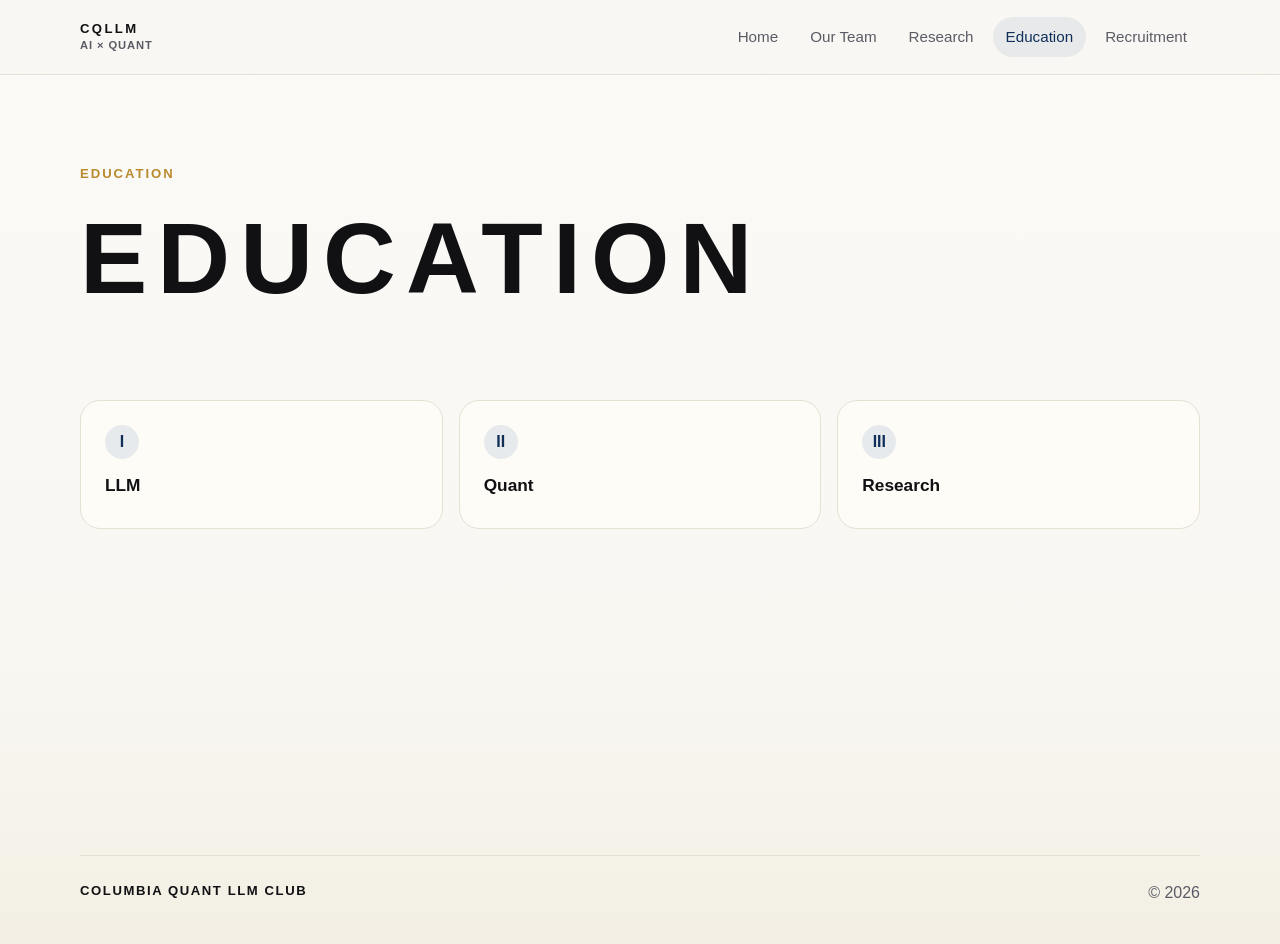
==== education.html @ 2f7dfded "add all html pages" ====
<!doctype html>
<html lang="en">
<head>
  <meta charset="utf-8" />
  <meta name="viewport" content="width=device-width, initial-scale=1" />
  <title>Education | Columbia Quant LLM Club</title>
  <meta name="description" content="Columbia Quant LLM Club education." />
  <link rel="stylesheet" href="styles.css" />
</head>
<body>
  <header class="site-header">
    <div class="nav-wrap">
      <a class="logo" href="index.html"><span>CQLLM</span><span>AI × Quant</span></a>
      <nav class="nav-links" aria-label="Primary navigation">
        <a href="index.html">Home</a>
        <a href="team.html">Our Team</a>
        <a href="research.html">Research</a>
        <a class="active" href="education.html">Education</a>
        <a href="recruitment.html">Recruitment</a>
      </nav>
    </div>
  </header>

  <main>
    <section class="page-hero">
      <div class="kicker">Education</div>
      <h1>Education</h1>
    </section>

    <section class="section">
      <div class="grid">
        <article class="card"><div class="number">I</div><h3>LLM</h3></article>
        <article class="card"><div class="number">II</div><h3>Quant</h3></article>
        <article class="card"><div class="number">III</div><h3>Research</h3></article>
      </div>
    </section>
  </main>

  <footer class="site-footer">
    <div>
      <div class="footer-wordmark">Columbia Quant LLM Club</div>
    </div>
    <div>© 2026</div>
  </footer>
</body>
</html>
---- styles.css ----
:root {
  --bg: #f8f7f2;
  --paper: #fffdf8;
  --ink: #111114;
  --muted: #5b5b66;
  --line: #e5e0d2;
  --accent: #214f8b;
  --accent-deep: #0f2e58;
  --gold: #b98a2e;
  --radius: 20px;
  --max: 1120px;
}

* { box-sizing: border-box; }
html { scroll-behavior: smooth; }
body {
  margin: 0;
  font-family: Arial, Helvetica, sans-serif;
  color: var(--ink);
  background: linear-gradient(180deg, #fbfaf7 0%, var(--bg) 70%, #f3efe4 100%);
  line-height: 1.4;
}
a { color: inherit; text-decoration: none; }

.site-header {
  position: sticky;
  top: 0;
  z-index: 20;
  backdrop-filter: blur(18px);
  background: rgba(248, 247, 242, 0.82);
  border-bottom: 1px solid var(--line);
}
.nav-wrap {
  width: min(100% - 32px, var(--max));
  margin: 0 auto;
  min-height: 74px;
  display: flex;
  align-items: center;
  justify-content: space-between;
  gap: 20px;
}
.logo {
  display: flex;
  flex-direction: column;
  letter-spacing: 0.18em;
  text-transform: uppercase;
  font-size: 0.82rem;
  font-weight: 800;
}
.logo span:last-child {
  color: var(--muted);
  font-size: 0.7rem;
  letter-spacing: 0.08em;
}
.nav-links {
  display: flex;
  gap: 6px;
  flex-wrap: wrap;
}
.nav-links a {
  padding: 9px 13px;
  border-radius: 999px;
  color: var(--muted);
  font-size: 0.95rem;
}
.nav-links a:hover,
.nav-links a.active {
  background: rgba(33, 79, 139, 0.08);
  color: var(--accent-deep);
}

main { min-height: calc(100vh - 170px); }
.hero,
.page-hero,
.section {
  width: min(100% - 32px, var(--max));
  margin: 0 auto;
}
.hero {
  min-height: 70vh;
  display: grid;
  place-items: center;
  text-align: center;
  padding: 70px 0 36px;
}
.hero-inner { max-width: 960px; }
.kicker,
.eyebrow {
  color: var(--gold);
  font-size: 0.82rem;
  font-weight: 800;
  letter-spacing: 0.15em;
  text-transform: uppercase;
}
h1,
h2,
h3,
p { margin-top: 0; }
h1,
h2 {
  font-family: Arial, Helvetica, sans-serif;
  text-transform: uppercase;
  letter-spacing: 0.1em;
  line-height: 0.98;
}
h1 {
  margin: 26px 0 16px;
  font-size: clamp(3rem, 8vw, 7.4rem);
  font-weight: 700;
}
h2 {
  margin: 8px 0 0;
  font-size: clamp(2rem, 5vw, 4rem);
  font-weight: 700;
}
h3 {
  margin-bottom: 8px;
  font-size: 1.08rem;
  line-height: 1.2;
}
p { color: var(--muted); }
.hero-copy,
.page-copy {
  margin: 0 auto;
  max-width: 560px;
  font-size: 1.05rem;
}
.hero-actions {
  display: flex;
  justify-content: center;
  gap: 12px;
  flex-wrap: wrap;
  margin-top: 28px;
}
.button {
  display: inline-flex;
  min-height: 44px;
  align-items: center;
  justify-content: center;
  padding: 0 18px;
  border-radius: 999px;
  border: 1px solid var(--line);
  font-weight: 800;
}
.button.primary { background: var(--ink); color: white; border-color: var(--ink); }
.button.secondary { background: rgba(255,255,255,0.65); }

.page-hero { padding: 90px 0 28px; }
.page-hero h1 { font-size: clamp(3rem, 8vw, 6.3rem); }
.section { padding: 48px 0; }
.section-heading {
  display: grid;
  grid-template-columns: minmax(0, 0.9fr) minmax(0, 1fr);
  gap: 34px;
  align-items: start;
  margin-bottom: 24px;
}
.grid {
  display: grid;
  grid-template-columns: repeat(3, minmax(0, 1fr));
  gap: 16px;
}
.grid.two { grid-template-columns: repeat(2, minmax(0, 1fr)); }
.card {
  background: rgba(255, 253, 248, 0.82);
  border: 1px solid var(--line);
  border-radius: var(--radius);
  padding: 24px;
}
.card p { margin-bottom: 0; }
.number {
  display: inline-grid;
  place-items: center;
  width: 34px;
  height: 34px;
  margin-bottom: 16px;
  border-radius: 50%;
  background: rgba(33, 79, 139, 0.10);
  color: var(--accent-deep);
  font-weight: 800;
}

.mission-band {
  margin-top: 26px;
  padding: 30px;
  border-radius: calc(var(--radius) + 6px);
  background: var(--ink);
  color: white;
  display: flex;
  align-items: center;
  justify-content: space-between;
  gap: 24px;
}
.mission-band p { margin: 0 0 8px; color: rgba(255,255,255,0.7); }
.mission-band strong {
  display: block;
  font-family: Arial, Helvetica, sans-serif;
  font-size: clamp(1.6rem, 4vw, 3rem);
  line-height: 1.05;
  text-transform: uppercase;
  letter-spacing: 0.06em;
}
.mission-mark { font-size: clamp(2.6rem, 6vw, 4.8rem); color: var(--gold); }

.profile-card {
  display: grid;
  grid-template-columns: 72px 1fr;
  gap: 16px;
}
.avatar {
  width: 72px;
  height: 72px;
  border-radius: 20px;
  border: 1px solid var(--line);
  background: var(--paper);
  display: grid;
  place-items: center;
  color: var(--accent-deep);
  font-size: 0.82rem;
  font-weight: 850;
  letter-spacing: 0.08em;
}
.profile-link {
  color: var(--gold);
  font-weight: 800;
  font-size: 0.92rem;
}
.member-meta,
.mini-list {
  list-style: none;
  padding: 0;
  margin: 14px 0 0;
  display: grid;
  gap: 8px;
}
.member-meta li,
.mini-list li {
  padding-top: 8px;
  border-top: 1px solid var(--line);
  color: var(--muted);
  font-size: 0.95rem;
}
.member-meta strong,
.mini-list strong { color: var(--ink); }

.site-footer {
  width: min(100% - 32px, var(--max));
  margin: 50px auto 0;
  padding: 26px 0 40px;
  color: var(--muted);
  border-top: 1px solid var(--line);
  display: flex;
  justify-content: space-between;
  gap: 16px;
  flex-wrap: wrap;
}
.footer-wordmark {
  color: var(--ink);
  font-weight: 850;
  letter-spacing: 0.12em;
  text-transform: uppercase;
  font-size: 0.82rem;
}

@media (max-width: 820px) {
  .nav-wrap { align-items: flex-start; padding: 16px 0; flex-direction: column; }
  .section-heading { grid-template-columns: 1fr; }
  .grid, .grid.two { grid-template-columns: 1fr; }
  .mission-band { align-items: flex-start; flex-direction: column; }
  .hero { min-height: 66vh; padding-top: 54px; }
}
@media (max-width: 560px) {
  .profile-card { grid-template-columns: 1fr; }
  .nav-links a { padding-left: 9px; padding-right: 9px; font-size: 0.88rem; }
  .card, .mission-band { padding: 22px; }
}
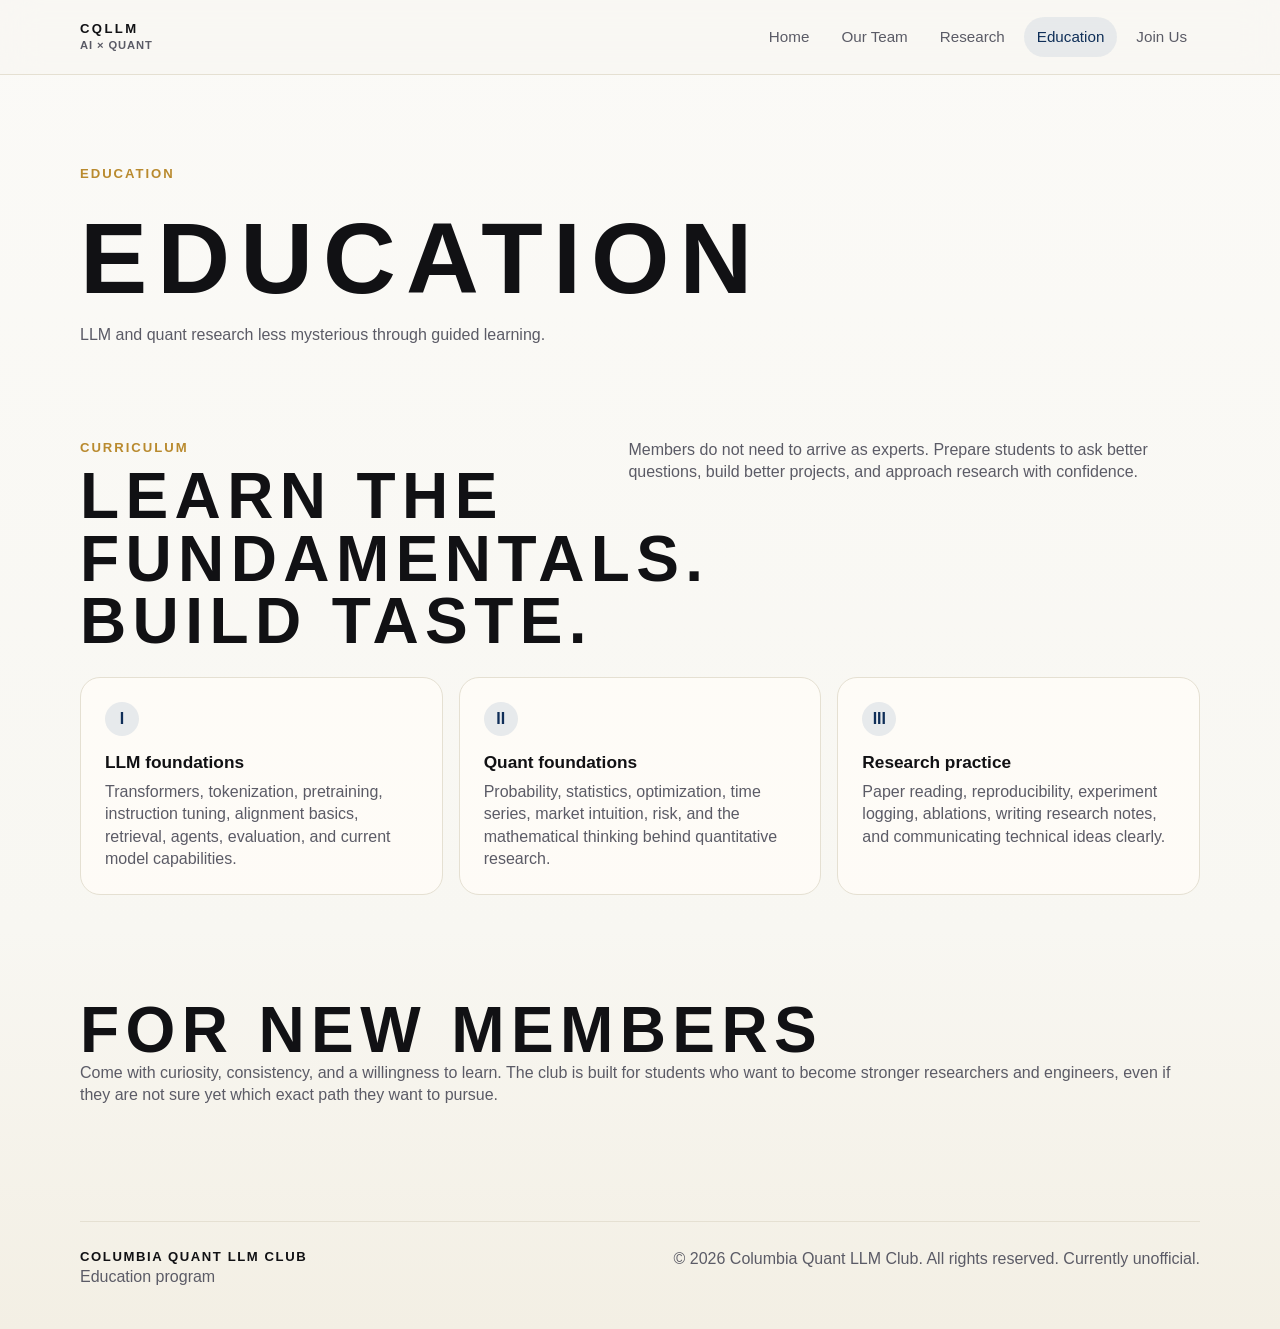
==== commit ac133c87: "Revise education page content and structure" ====
--- a/education.html
+++ b/education.html
@@ -4,7 +4,7 @@
   <meta charset="utf-8" />
   <meta name="viewport" content="width=device-width, initial-scale=1" />
   <title>Education | Columbia Quant LLM Club</title>
-  <meta name="description" content="Columbia Quant LLM Club education." />
+  <meta name="description" content="Education program for Columbia Quant LLM Club." />
   <link rel="stylesheet" href="styles.css" />
 </head>
 <body>
@@ -16,7 +16,7 @@
         <a href="team.html">Our Team</a>
         <a href="research.html">Research</a>
         <a class="active" href="education.html">Education</a>
-        <a href="recruitment.html">Recruitment</a>
+        <a href="recruitment.html">Join Us</a>
       </nav>
     </div>
   </header>
@@ -25,13 +25,40 @@
     <section class="page-hero">
       <div class="kicker">Education</div>
       <h1>Education</h1>
+      <p>LLM and quant research less mysterious through guided learning.</p>
     </section>
 
     <section class="section">
+      <div class="section-heading">
+        <div>
+          <div class="eyebrow">Curriculum</div>
+          <h2>Learn the fundamentals. Build taste.</h2>
+        </div>
+        <p class="lead">Members do not need to arrive as experts. Prepare students to ask better questions, build better projects, and approach research with confidence.</p>
+      </div>
       <div class="grid">
-        <article class="card"><div class="number">I</div><h3>LLM</h3></article>
-        <article class="card"><div class="number">II</div><h3>Quant</h3></article>
-        <article class="card"><div class="number">III</div><h3>Research</h3></article>
+        <article class="card">
+          <div class="number">I</div>
+          <h3>LLM foundations</h3>
+          <p>Transformers, tokenization, pretraining, instruction tuning, alignment basics, retrieval, agents, evaluation, and current model capabilities.</p>
+        </article>
+        <article class="card">
+          <div class="number">II</div>
+          <h3>Quant foundations</h3>
+          <p>Probability, statistics, optimization, time series, market intuition, risk, and the mathematical thinking behind quantitative research.</p>
+        </article>
+        <article class="card">
+          <div class="number">III</div>
+          <h3>Research practice</h3>
+          <p>Paper reading, reproducibility, experiment logging, ablations, writing research notes, and communicating technical ideas clearly.</p>
+        </article>
+      </div>
+    </section>
+
+    <section class="section">
+      <div class="callout">
+        <h2>For new members</h2>
+        <p>Come with curiosity, consistency, and a willingness to learn. The club is built for students who want to become stronger researchers and engineers, even if they are not sure yet which exact path they want to pursue.</p>
       </div>
     </section>
   </main>
@@ -39,8 +66,9 @@
   <footer class="site-footer">
     <div>
       <div class="footer-wordmark">Columbia Quant LLM Club</div>
+      <div>Education program</div>
     </div>
-    <div>© 2026</div>
+    <div>© 2026 Columbia Quant LLM Club. All rights reserved. Currently unofficial.</div>
   </footer>
 </body>
 </html>
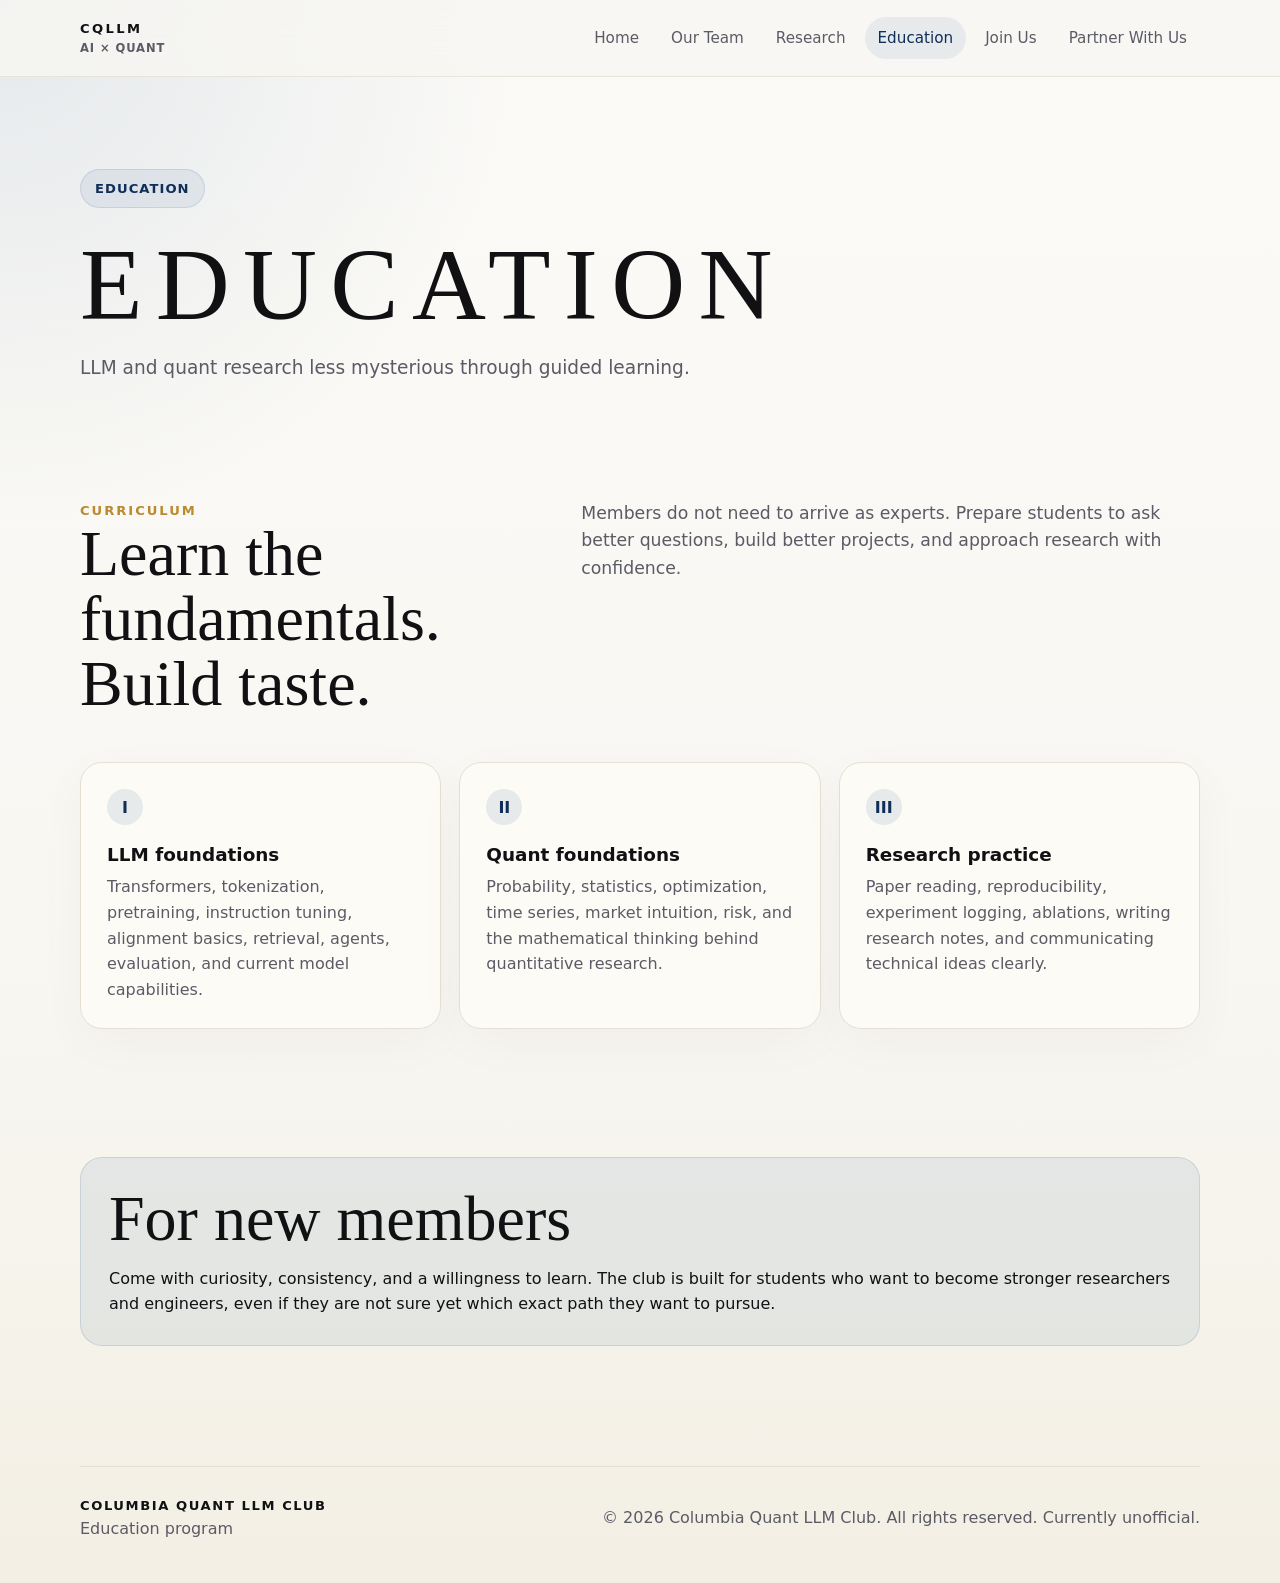
==== commit 358ca648: "Add 'Partner With Us' link to navigation" ====
--- a/education.html
+++ b/education.html
@@ -17,6 +17,7 @@
         <a href="research.html">Research</a>
         <a class="active" href="education.html">Education</a>
         <a href="recruitment.html">Join Us</a>
+        <a href="sponsors.html">Partner With Us</a>
       </nav>
     </div>
   </header>
--- a/styles.css
+++ b/styles.css
@@ -7,84 +7,210 @@
   --accent: #214f8b;
   --accent-deep: #0f2e58;
   --gold: #b98a2e;
-  --radius: 20px;
+  --shadow: 0 24px 80px rgba(15, 46, 88, 0.08);
+  --radius: 22px;
   --max: 1120px;
 }
 
-* { box-sizing: border-box; }
-html { scroll-behavior: smooth; }
+* {
+  box-sizing: border-box;
+}
+
+html {
+  scroll-behavior: smooth;
+}
+
 body {
   margin: 0;
-  font-family: Arial, Helvetica, sans-serif;
+  font-family: Inter, ui-sans-serif, system-ui, -apple-system, BlinkMacSystemFont, "Segoe UI", sans-serif;
   color: var(--ink);
-  background: linear-gradient(180deg, #fbfaf7 0%, var(--bg) 70%, #f3efe4 100%);
-  line-height: 1.4;
-}
-a { color: inherit; text-decoration: none; }
+  background:
+    radial-gradient(circle at top left, rgba(33, 79, 139, 0.10), transparent 33rem),
+    linear-gradient(180deg, #fbfaf7 0%, var(--bg) 60%, #f3efe4 100%);
+  line-height: 1.6;
+}
+
+a {
+  color: inherit;
+  text-decoration: none;
+}
+
+img {
+  max-width: 100%;
+}
 
 .site-header {
   position: sticky;
   top: 0;
   z-index: 20;
   backdrop-filter: blur(18px);
-  background: rgba(248, 247, 242, 0.82);
-  border-bottom: 1px solid var(--line);
-}
+  background: rgba(248, 247, 242, 0.78);
+  border-bottom: 1px solid rgba(229, 224, 210, 0.8);
+}
+
 .nav-wrap {
   width: min(100% - 32px, var(--max));
   margin: 0 auto;
-  min-height: 74px;
+  min-height: 76px;
   display: flex;
   align-items: center;
   justify-content: space-between;
-  gap: 20px;
-}
+  gap: 24px;
+}
+
 .logo {
   display: flex;
   flex-direction: column;
+  gap: 0;
   letter-spacing: 0.18em;
   text-transform: uppercase;
   font-size: 0.82rem;
-  font-weight: 800;
-}
+  font-weight: 750;
+}
+
 .logo span:last-child {
-  color: var(--muted);
-  font-size: 0.7rem;
   letter-spacing: 0.08em;
-}
+  color: var(--muted);
+  font-size: 0.72rem;
+  font-weight: 600;
+}
+
 .nav-links {
   display: flex;
+  align-items: center;
   gap: 6px;
   flex-wrap: wrap;
 }
+
 .nav-links a {
   padding: 9px 13px;
   border-radius: 999px;
   color: var(--muted);
   font-size: 0.95rem;
-}
+  transition: background 150ms ease, color 150ms ease;
+}
+
 .nav-links a:hover,
 .nav-links a.active {
   background: rgba(33, 79, 139, 0.08);
   color: var(--accent-deep);
 }
 
-main { min-height: calc(100vh - 170px); }
-.hero,
-.page-hero,
-.section {
+main {
+  min-height: calc(100vh - 170px);
+}
+
+.section,
+.hero {
   width: min(100% - 32px, var(--max));
   margin: 0 auto;
 }
+
 .hero {
-  min-height: 70vh;
+  min-height: 72vh;
   display: grid;
   place-items: center;
   text-align: center;
-  padding: 70px 0 36px;
-}
-.hero-inner { max-width: 960px; }
-.kicker,
+  padding: 72px 0 36px;
+}
+
+.hero-inner {
+  max-width: 940px;
+}
+
+.kicker {
+  display: inline-flex;
+  align-items: center;
+  gap: 8px;
+  color: var(--accent-deep);
+  background: rgba(33, 79, 139, 0.08);
+  border: 1px solid rgba(33, 79, 139, 0.12);
+  border-radius: 999px;
+  padding: 8px 14px;
+  font-size: 0.82rem;
+  font-weight: 700;
+  letter-spacing: 0.08em;
+  text-transform: uppercase;
+}
+
+.hero h1,
+.page-hero h1 {
+  margin: 28px 0 18px;
+  font-family: Georgia, "Times New Roman", serif;
+  font-size: clamp(3rem, 8vw, 7.6rem);
+  line-height: 0.95;
+  font-weight: 500;
+  letter-spacing: 0.13em;
+  text-transform: uppercase;
+}
+
+.hero h1 .tight,
+.page-hero h1 .tight {
+  letter-spacing: 0.035em;
+}
+
+.hero-copy {
+  max-width: 760px;
+  margin: 0 auto;
+  color: var(--muted);
+  font-size: clamp(1.05rem, 2vw, 1.28rem);
+}
+
+.hero-actions {
+  display: flex;
+  justify-content: center;
+  gap: 14px;
+  flex-wrap: wrap;
+  margin-top: 34px;
+}
+
+.button {
+  display: inline-flex;
+  align-items: center;
+  justify-content: center;
+  min-height: 46px;
+  padding: 0 18px;
+  border-radius: 999px;
+  border: 1px solid var(--line);
+  font-weight: 700;
+  transition: transform 150ms ease, box-shadow 150ms ease, background 150ms ease;
+}
+
+.button:hover {
+  transform: translateY(-1px);
+  box-shadow: var(--shadow);
+}
+
+.button.primary {
+  background: var(--ink);
+  color: white;
+  border-color: var(--ink);
+}
+
+.button.secondary {
+  background: rgba(255, 255, 255, 0.6);
+}
+
+.scroll-note {
+  margin-top: 56px;
+  color: var(--muted);
+  font-size: 0.9rem;
+  letter-spacing: 0.2em;
+  text-transform: uppercase;
+}
+
+.section {
+  padding: 64px 0;
+}
+
+.section-heading {
+  display: grid;
+  grid-template-columns: minmax(0, 0.85fr) minmax(0, 1.15fr);
+  gap: 44px;
+  align-items: start;
+  margin-bottom: 32px;
+}
+
 .eyebrow {
   color: var(--gold);
   font-size: 0.82rem;
@@ -92,168 +218,205 @@
   letter-spacing: 0.15em;
   text-transform: uppercase;
 }
-h1,
+
 h2,
 h3,
-p { margin-top: 0; }
-h1,
+p {
+  margin-top: 0;
+}
+
 h2 {
-  font-family: Arial, Helvetica, sans-serif;
-  text-transform: uppercase;
-  letter-spacing: 0.1em;
-  line-height: 0.98;
-}
-h1 {
-  margin: 26px 0 16px;
-  font-size: clamp(3rem, 8vw, 7.4rem);
-  font-weight: 700;
-}
-h2 {
-  margin: 8px 0 0;
-  font-size: clamp(2rem, 5vw, 4rem);
-  font-weight: 700;
-}
+  font-family: Georgia, "Times New Roman", serif;
+  font-size: clamp(2rem, 5vw, 4.2rem);
+  line-height: 1.02;
+  font-weight: 500;
+  margin-bottom: 14px;
+}
+
 h3 {
+  font-size: 1.15rem;
+  line-height: 1.25;
   margin-bottom: 8px;
+}
+
+.lead {
+  color: var(--muted);
   font-size: 1.08rem;
-  line-height: 1.2;
-}
-p { color: var(--muted); }
-.hero-copy,
-.page-copy {
-  margin: 0 auto;
-  max-width: 560px;
-  font-size: 1.05rem;
-}
-.hero-actions {
-  display: flex;
-  justify-content: center;
-  gap: 12px;
-  flex-wrap: wrap;
-  margin-top: 28px;
-}
-.button {
-  display: inline-flex;
-  min-height: 44px;
-  align-items: center;
-  justify-content: center;
-  padding: 0 18px;
-  border-radius: 999px;
-  border: 1px solid var(--line);
-  font-weight: 800;
-}
-.button.primary { background: var(--ink); color: white; border-color: var(--ink); }
-.button.secondary { background: rgba(255,255,255,0.65); }
-
-.page-hero { padding: 90px 0 28px; }
-.page-hero h1 { font-size: clamp(3rem, 8vw, 6.3rem); }
-.section { padding: 48px 0; }
-.section-heading {
-  display: grid;
-  grid-template-columns: minmax(0, 0.9fr) minmax(0, 1fr);
-  gap: 34px;
-  align-items: start;
-  margin-bottom: 24px;
-}
+}
+
 .grid {
   display: grid;
   grid-template-columns: repeat(3, minmax(0, 1fr));
-  gap: 16px;
-}
-.grid.two { grid-template-columns: repeat(2, minmax(0, 1fr)); }
+  gap: 18px;
+}
+
+.grid.two {
+  grid-template-columns: repeat(2, minmax(0, 1fr));
+}
+
 .card {
-  background: rgba(255, 253, 248, 0.82);
+  background: rgba(255, 253, 248, 0.78);
   border: 1px solid var(--line);
   border-radius: var(--radius);
-  padding: 24px;
-}
-.card p { margin-bottom: 0; }
+  padding: 26px;
+  box-shadow: 0 14px 50px rgba(17, 17, 20, 0.035);
+}
+
+.card p {
+  color: var(--muted);
+  margin-bottom: 0;
+}
+
 .number {
   display: inline-grid;
   place-items: center;
-  width: 34px;
-  height: 34px;
-  margin-bottom: 16px;
+  width: 36px;
+  height: 36px;
   border-radius: 50%;
   background: rgba(33, 79, 139, 0.10);
   color: var(--accent-deep);
   font-weight: 800;
+  margin-bottom: 18px;
 }
 
 .mission-band {
-  margin-top: 26px;
-  padding: 30px;
-  border-radius: calc(var(--radius) + 6px);
+  margin-top: 28px;
+  padding: 34px;
+  border-radius: calc(var(--radius) + 8px);
   background: var(--ink);
   color: white;
-  display: flex;
-  align-items: center;
-  justify-content: space-between;
-  gap: 24px;
-}
-.mission-band p { margin: 0 0 8px; color: rgba(255,255,255,0.7); }
+  display: grid;
+  grid-template-columns: 1fr auto;
+  gap: 28px;
+  align-items: center;
+}
+
+.mission-band p {
+  margin: 0;
+  color: rgba(255, 255, 255, 0.74);
+}
+
 .mission-band strong {
   display: block;
-  font-family: Arial, Helvetica, sans-serif;
-  font-size: clamp(1.6rem, 4vw, 3rem);
+  font-family: Georgia, "Times New Roman", serif;
+  font-size: clamp(1.7rem, 4vw, 3.2rem);
+  font-weight: 500;
   line-height: 1.05;
-  text-transform: uppercase;
-  letter-spacing: 0.06em;
-}
-.mission-mark { font-size: clamp(2.6rem, 6vw, 4.8rem); color: var(--gold); }
+  color: white;
+}
+
+.mission-mark {
+  font-size: clamp(2.8rem, 6vw, 5.2rem);
+  color: var(--gold);
+}
+
+.page-hero {
+  width: min(100% - 32px, var(--max));
+  margin: 0 auto;
+  padding: 92px 0 34px;
+}
+
+.page-hero h1 {
+  font-size: clamp(3rem, 8vw, 6.4rem);
+  margin-bottom: 20px;
+}
+
+.page-hero p {
+  max-width: 760px;
+  color: var(--muted);
+  font-size: 1.16rem;
+}
 
 .profile-card {
   display: grid;
-  grid-template-columns: 72px 1fr;
-  gap: 16px;
-}
+  grid-template-columns: 82px 1fr;
+  gap: 18px;
+}
+
 .avatar {
-  width: 72px;
-  height: 72px;
-  border-radius: 20px;
+  width: 82px;
+  height: 82px;
+  border-radius: 24px;
+  background:
+    linear-gradient(135deg, rgba(33, 79, 139, 0.18), rgba(185, 138, 46, 0.18)),
+    var(--paper);
   border: 1px solid var(--line);
-  background: var(--paper);
   display: grid;
   place-items: center;
   color: var(--accent-deep);
-  font-size: 0.82rem;
   font-weight: 850;
   letter-spacing: 0.08em;
 }
-.profile-link {
+
+.role {
+  color: var(--accent-deep);
+  font-weight: 800;
+  margin-bottom: 8px;
+}
+
+.badge-row {
+  display: flex;
+  gap: 8px;
+  flex-wrap: wrap;
+  margin-top: 14px;
+}
+
+.badge {
+  display: inline-flex;
+  align-items: center;
+  border-radius: 999px;
+  padding: 6px 10px;
+  background: rgba(33, 79, 139, 0.08);
+  color: var(--accent-deep);
+  font-size: 0.8rem;
+  font-weight: 750;
+}
+
+.timeline {
+  display: grid;
+  gap: 16px;
+}
+
+.timeline-item {
+  display: grid;
+  grid-template-columns: 150px 1fr;
+  gap: 22px;
+  border-left: 2px solid var(--line);
+  padding: 6px 0 18px 24px;
+}
+
+.timeline-item .term {
   color: var(--gold);
-  font-weight: 800;
-  font-size: 0.92rem;
-}
-.member-meta,
-.mini-list {
-  list-style: none;
-  padding: 0;
-  margin: 14px 0 0;
-  display: grid;
-  gap: 8px;
-}
-.member-meta li,
-.mini-list li {
-  padding-top: 8px;
-  border-top: 1px solid var(--line);
-  color: var(--muted);
-  font-size: 0.95rem;
-}
-.member-meta strong,
-.mini-list strong { color: var(--ink); }
+  font-weight: 850;
+  text-transform: uppercase;
+  letter-spacing: 0.08em;
+  font-size: 0.8rem;
+}
+
+.callout {
+  background: rgba(33, 79, 139, 0.08);
+  border: 1px solid rgba(33, 79, 139, 0.14);
+  border-radius: var(--radius);
+  padding: 28px;
+}
+
+.callout p:last-child {
+  margin-bottom: 0;
+}
 
 .site-footer {
   width: min(100% - 32px, var(--max));
-  margin: 50px auto 0;
-  padding: 26px 0 40px;
+  margin: 56px auto 0;
+  padding: 28px 0 42px;
   color: var(--muted);
   border-top: 1px solid var(--line);
   display: flex;
   justify-content: space-between;
+  align-items: center;
   gap: 16px;
   flex-wrap: wrap;
 }
+
 .footer-wordmark {
   color: var(--ink);
   font-weight: 850;
@@ -263,14 +426,48 @@
 }
 
 @media (max-width: 820px) {
-  .nav-wrap { align-items: flex-start; padding: 16px 0; flex-direction: column; }
-  .section-heading { grid-template-columns: 1fr; }
-  .grid, .grid.two { grid-template-columns: 1fr; }
-  .mission-band { align-items: flex-start; flex-direction: column; }
-  .hero { min-height: 66vh; padding-top: 54px; }
-}
+  .nav-wrap {
+    align-items: flex-start;
+    padding: 16px 0;
+    flex-direction: column;
+  }
+
+  .section-heading,
+  .mission-band,
+  .timeline-item {
+    grid-template-columns: 1fr;
+  }
+
+  .grid,
+  .grid.two {
+    grid-template-columns: 1fr;
+  }
+
+  .hero {
+    min-height: 68vh;
+    padding-top: 54px;
+  }
+
+  .hero h1,
+  .page-hero h1 {
+    letter-spacing: 0.055em;
+  }
+}
+
 @media (max-width: 560px) {
-  .profile-card { grid-template-columns: 1fr; }
-  .nav-links a { padding-left: 9px; padding-right: 9px; font-size: 0.88rem; }
-  .card, .mission-band { padding: 22px; }
-}
+  .profile-card {
+    grid-template-columns: 1fr;
+  }
+
+  .nav-links a {
+    padding-left: 9px;
+    padding-right: 9px;
+    font-size: 0.88rem;
+  }
+
+  .card,
+  .callout,
+  .mission-band {
+    padding: 22px;
+  }
+}
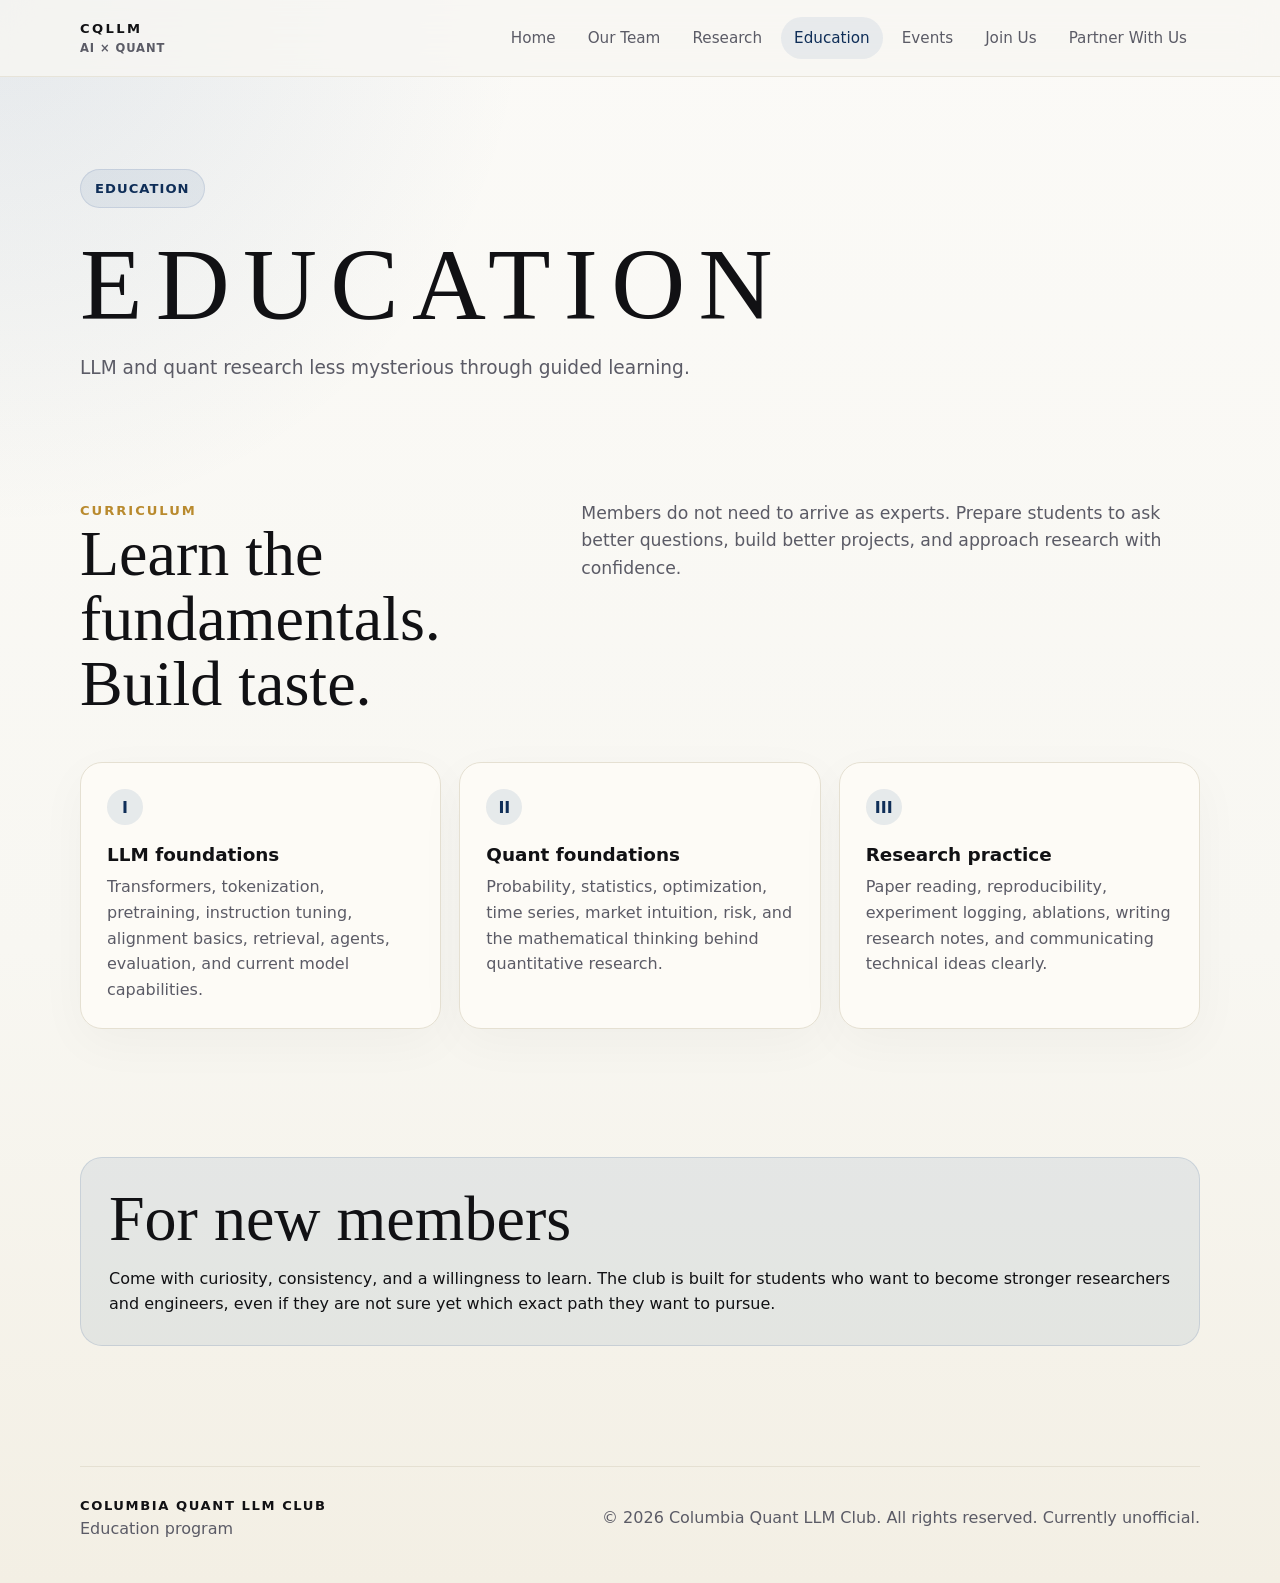
==== commit 3cd980e9: "Add Events page with admin editor and navigation updates" ====
--- a/education.html
+++ b/education.html
@@ -4,7 +4,9 @@
   <meta charset="utf-8" />
   <meta name="viewport" content="width=device-width, initial-scale=1" />
   <title>Education | Columbia Quant LLM Club</title>
-  <meta name="description" content="Education program for Columbia Quant LLM Club." />
+  <meta name="description" content="Columbia Quant LLM Club education program
+    covering LLM foundations, quantitative research methods, and research practice
+    for Columbia University students." />
   <link rel="stylesheet" href="styles.css" />
 </head>
 <body>
@@ -16,6 +18,7 @@
         <a href="team.html">Our Team</a>
         <a href="research.html">Research</a>
         <a class="active" href="education.html">Education</a>
+        <a href="events.html">Events</a>
         <a href="recruitment.html">Join Us</a>
         <a href="sponsors.html">Partner With Us</a>
       </nav>
--- a/styles.css
+++ b/styles.css
@@ -267,6 +267,215 @@
   margin-bottom: 0;
 }
 
+.card .button {
+  margin-top: 18px;
+}
+
+.event-card-past {
+  opacity: 0.88;
+}
+
+.events-empty {
+  grid-column: 1 / -1;
+  margin: 0;
+}
+
+.events-admin-trigger {
+  appearance: none;
+  border: 0;
+  background: none;
+  padding: 0;
+  margin: 0;
+  font: inherit;
+  color: inherit;
+  cursor: default;
+}
+
+.events-admin-trigger:focus-visible {
+  outline: 1px dotted var(--muted);
+  outline-offset: 3px;
+}
+
+.events-admin-backdrop {
+  position: fixed;
+  inset: 0;
+  z-index: 40;
+  display: grid;
+  place-items: center;
+  padding: 24px;
+  background: rgba(17, 17, 20, 0.45);
+}
+
+.events-admin-backdrop[hidden] {
+  display: none;
+}
+
+.events-admin-dialog,
+.events-admin-panel {
+  width: min(100%, 720px);
+  max-height: min(90vh, 900px);
+  overflow: auto;
+  background: var(--paper);
+  border: 1px solid var(--line);
+  border-radius: var(--radius);
+  box-shadow: var(--shadow);
+  padding: 28px;
+}
+
+.events-admin-panel {
+  width: min(100%, 980px);
+}
+
+.events-admin-panel-header {
+  display: flex;
+  align-items: flex-start;
+  justify-content: space-between;
+  gap: 16px;
+  margin-bottom: 12px;
+}
+
+.events-admin-panel-header h2 {
+  margin-bottom: 0;
+}
+
+.events-admin-close {
+  appearance: none;
+  border: 0;
+  background: rgba(33, 79, 139, 0.08);
+  color: var(--accent-deep);
+  width: 40px;
+  height: 40px;
+  border-radius: 999px;
+  font-size: 1.5rem;
+  line-height: 1;
+  cursor: pointer;
+}
+
+.events-admin-note {
+  margin-bottom: 22px;
+}
+
+.events-admin-note code {
+  font-size: 0.92em;
+}
+
+.events-admin-columns {
+  display: grid;
+  grid-template-columns: repeat(2, minmax(0, 1fr));
+  gap: 18px;
+  margin-bottom: 24px;
+}
+
+.events-admin-section h3 {
+  margin-bottom: 12px;
+}
+
+.events-admin-list {
+  display: grid;
+  gap: 10px;
+}
+
+.events-admin-item {
+  display: flex;
+  justify-content: space-between;
+  gap: 12px;
+  align-items: flex-start;
+  padding: 14px;
+  border: 1px solid var(--line);
+  border-radius: 16px;
+  background: rgba(255, 253, 248, 0.9);
+}
+
+.events-admin-item-meta {
+  color: var(--muted);
+  font-size: 0.9rem;
+  margin-top: 4px;
+}
+
+.events-admin-item-actions {
+  display: flex;
+  gap: 8px;
+  flex-wrap: wrap;
+}
+
+.events-admin-item-actions .button {
+  margin-top: 0;
+  min-height: 38px;
+  padding: 0 12px;
+  font-size: 0.88rem;
+}
+
+.events-admin-empty {
+  color: var(--muted);
+  margin: 0;
+  font-size: 0.95rem;
+}
+
+.events-admin-form {
+  border-top: 1px solid var(--line);
+  padding-top: 22px;
+  margin-bottom: 22px;
+}
+
+.events-admin-form h3 {
+  margin-bottom: 14px;
+}
+
+.events-admin-label {
+  display: block;
+  font-weight: 700;
+  margin-bottom: 6px;
+  font-size: 0.92rem;
+}
+
+.events-admin-input {
+  width: 100%;
+  margin-bottom: 14px;
+  min-height: 44px;
+  padding: 10px 12px;
+  border-radius: 12px;
+  border: 1px solid var(--line);
+  background: white;
+  font: inherit;
+  color: var(--ink);
+}
+
+.events-admin-textarea {
+  min-height: 110px;
+  resize: vertical;
+}
+
+.events-admin-actions,
+.events-admin-toolbar {
+  display: flex;
+  gap: 10px;
+  flex-wrap: wrap;
+}
+
+.events-admin-toolbar .button {
+  margin-top: 0;
+}
+
+.events-admin-error {
+  color: #9b1c1c;
+  margin: -6px 0 12px;
+  font-size: 0.92rem;
+}
+
+body.events-admin-open {
+  overflow: hidden;
+}
+
+@media (max-width: 820px) {
+  .events-admin-columns {
+    grid-template-columns: 1fr;
+  }
+
+  .events-admin-item {
+    flex-direction: column;
+  }
+}
+
 .number {
   display: inline-grid;
   place-items: center;
